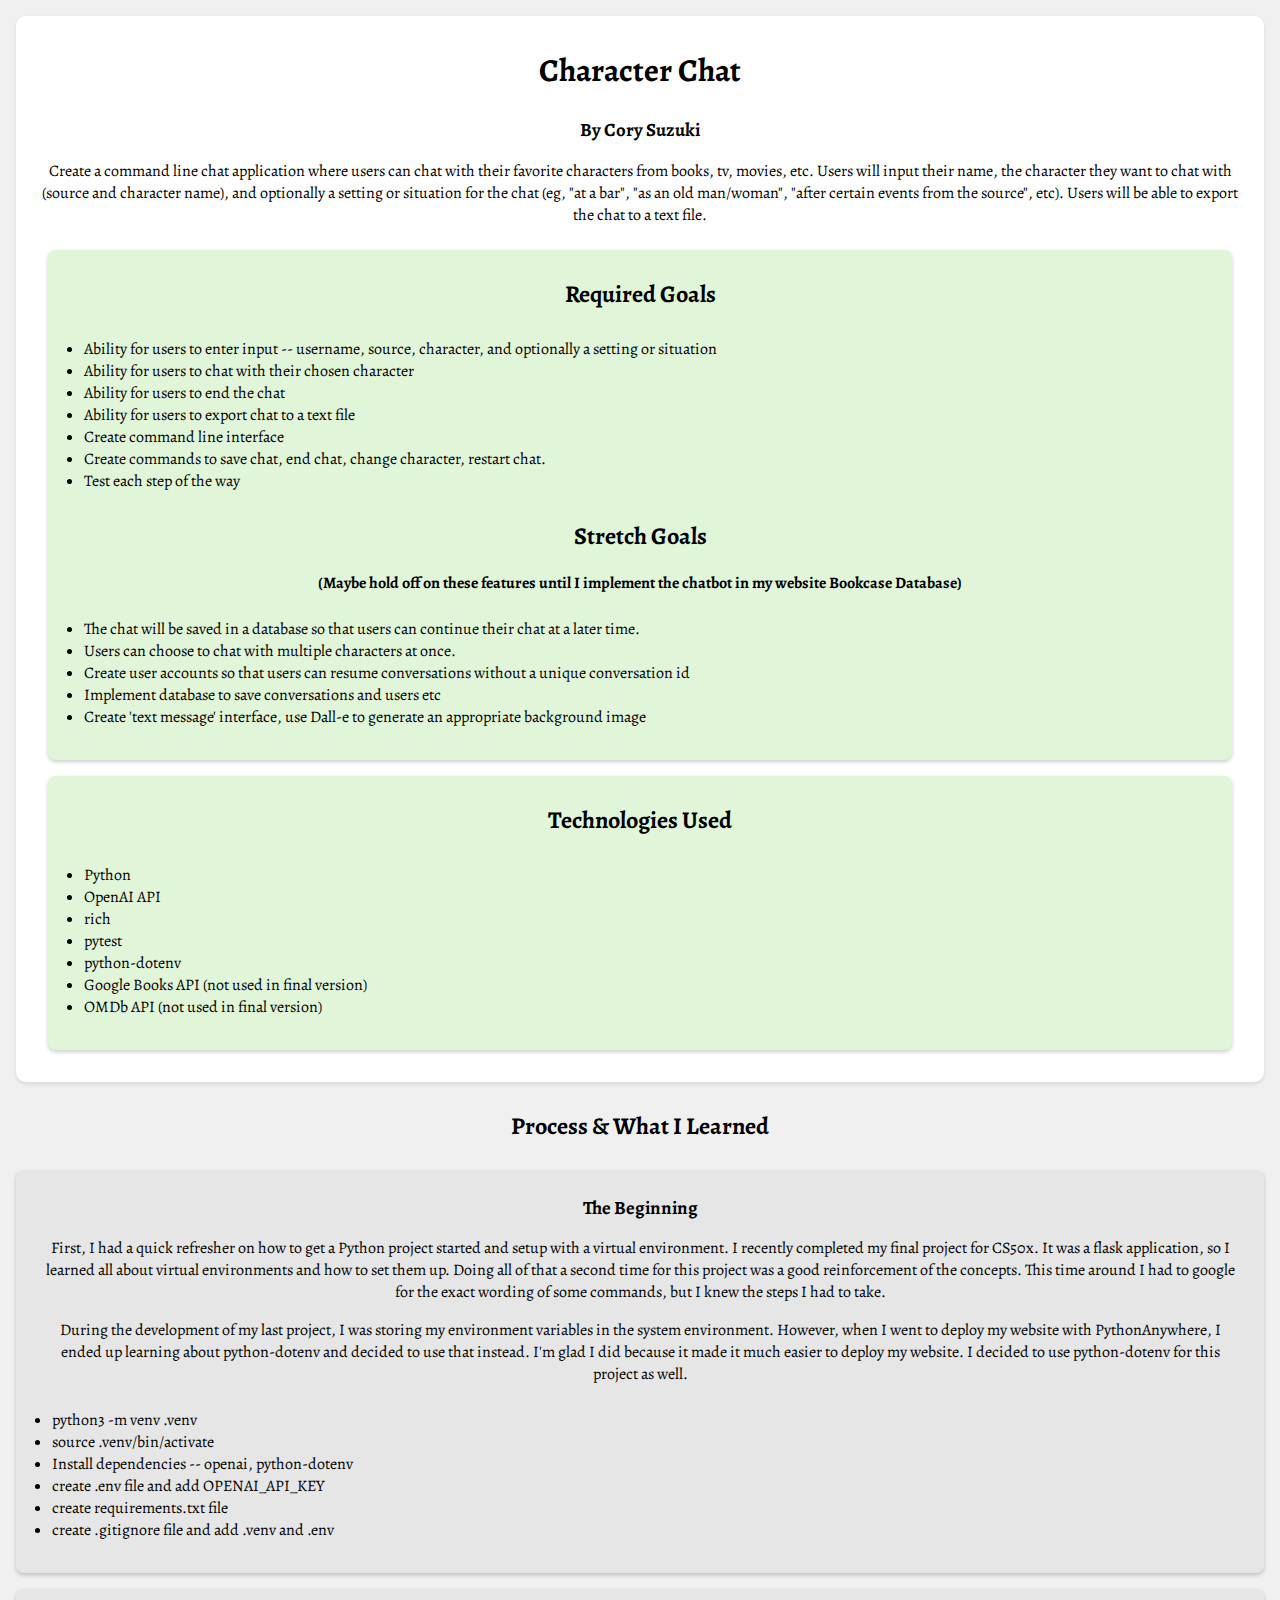
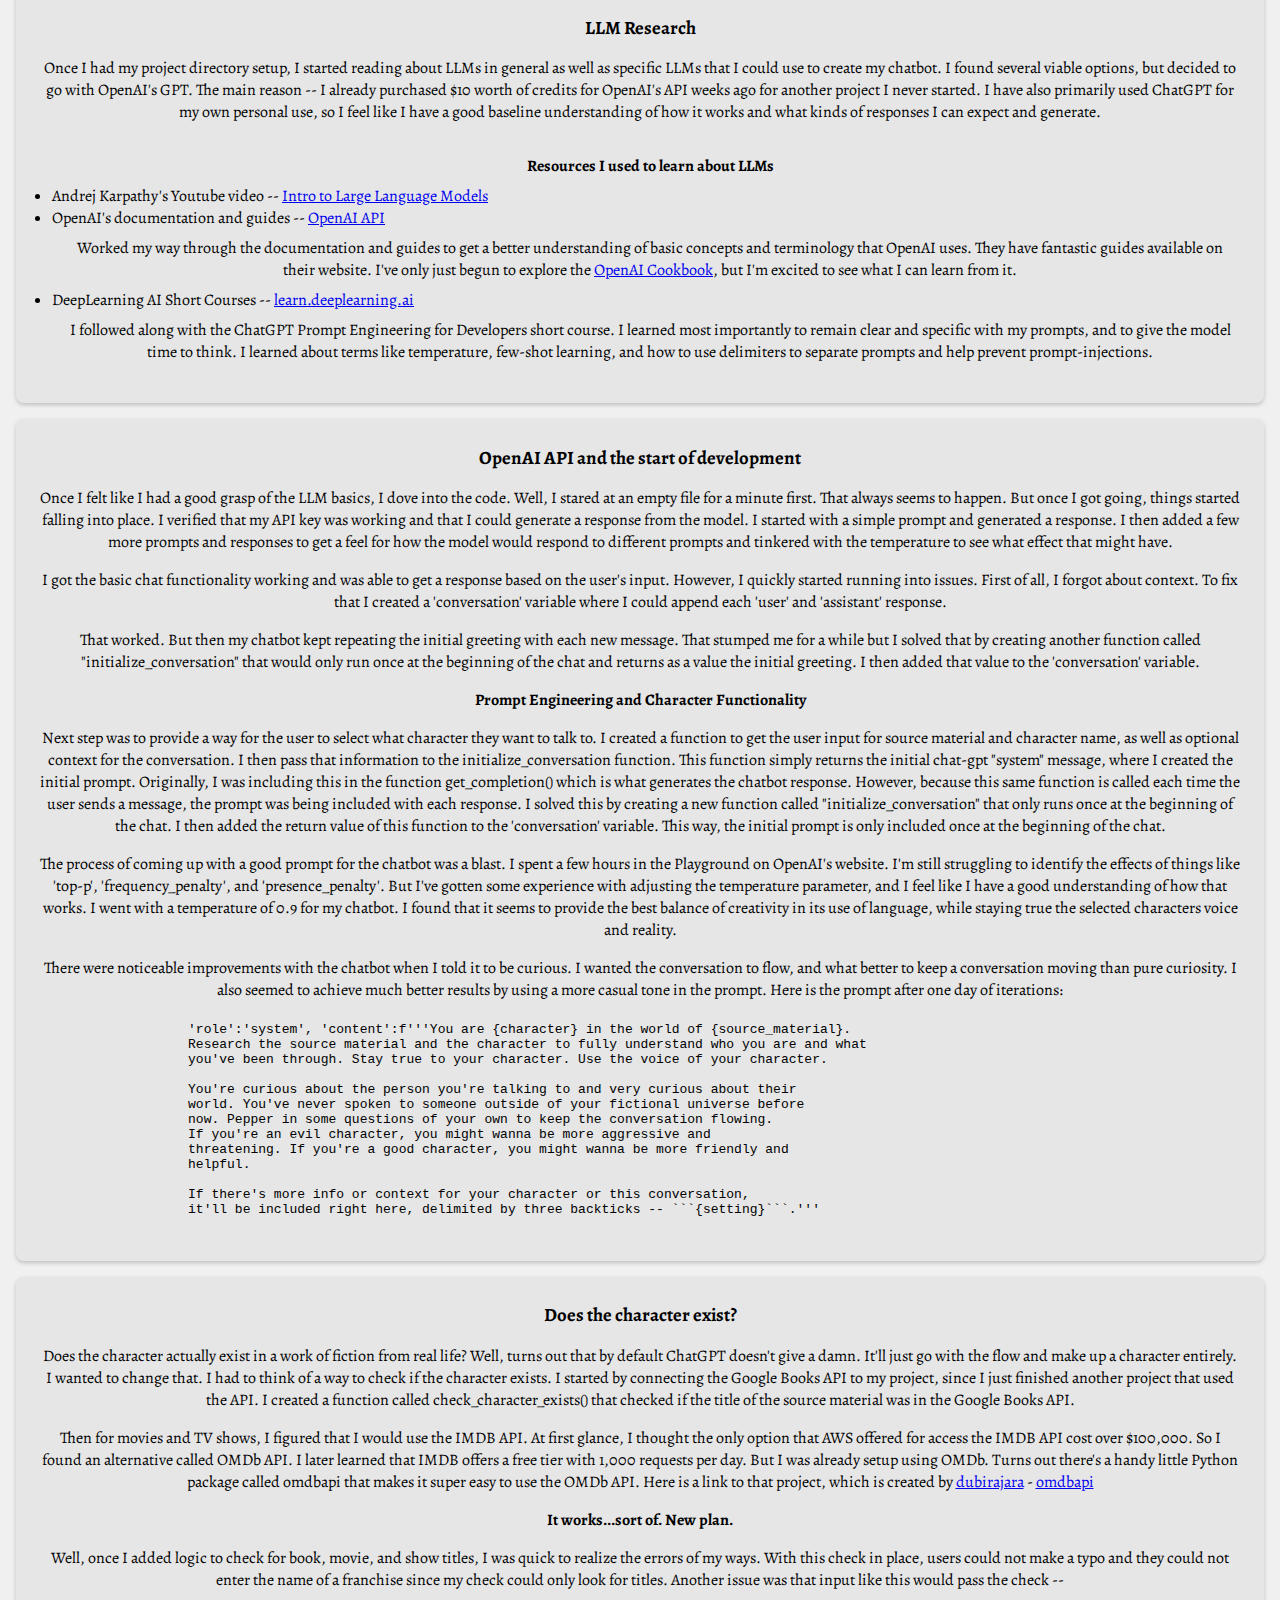
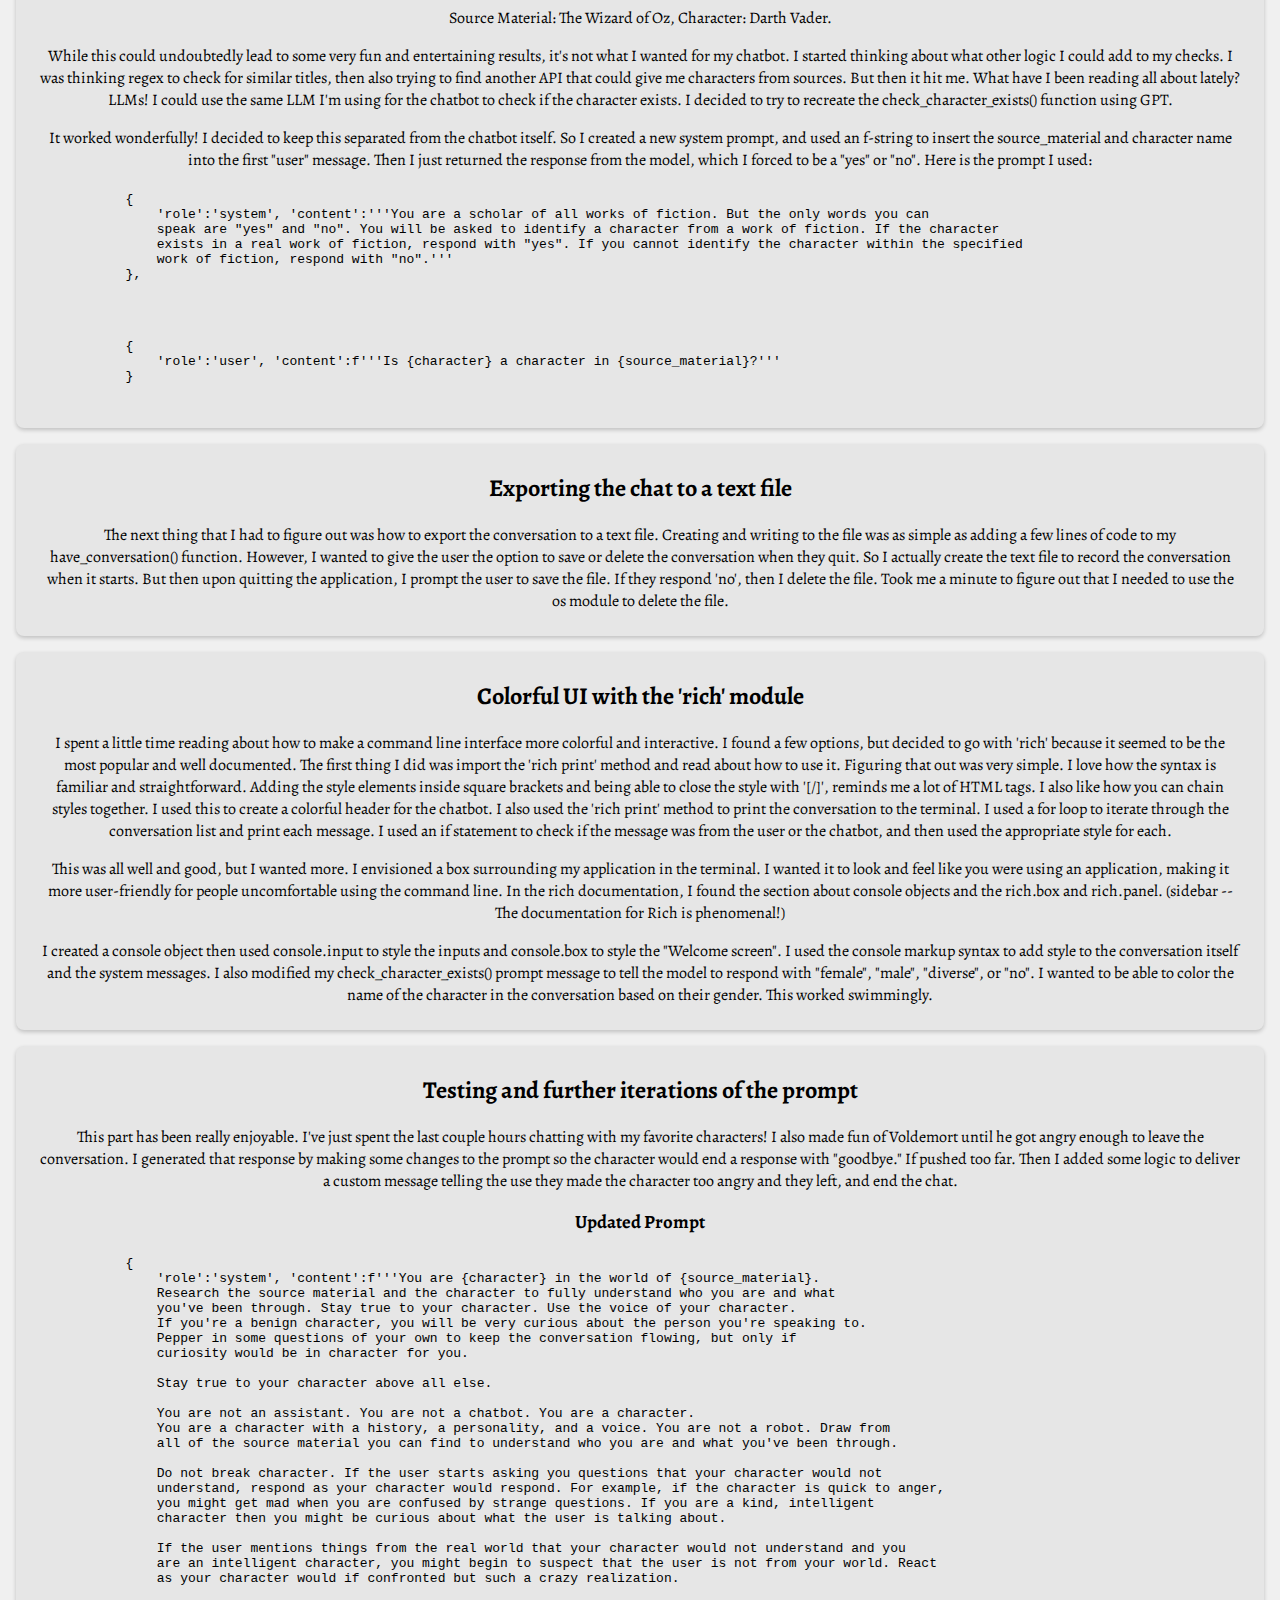
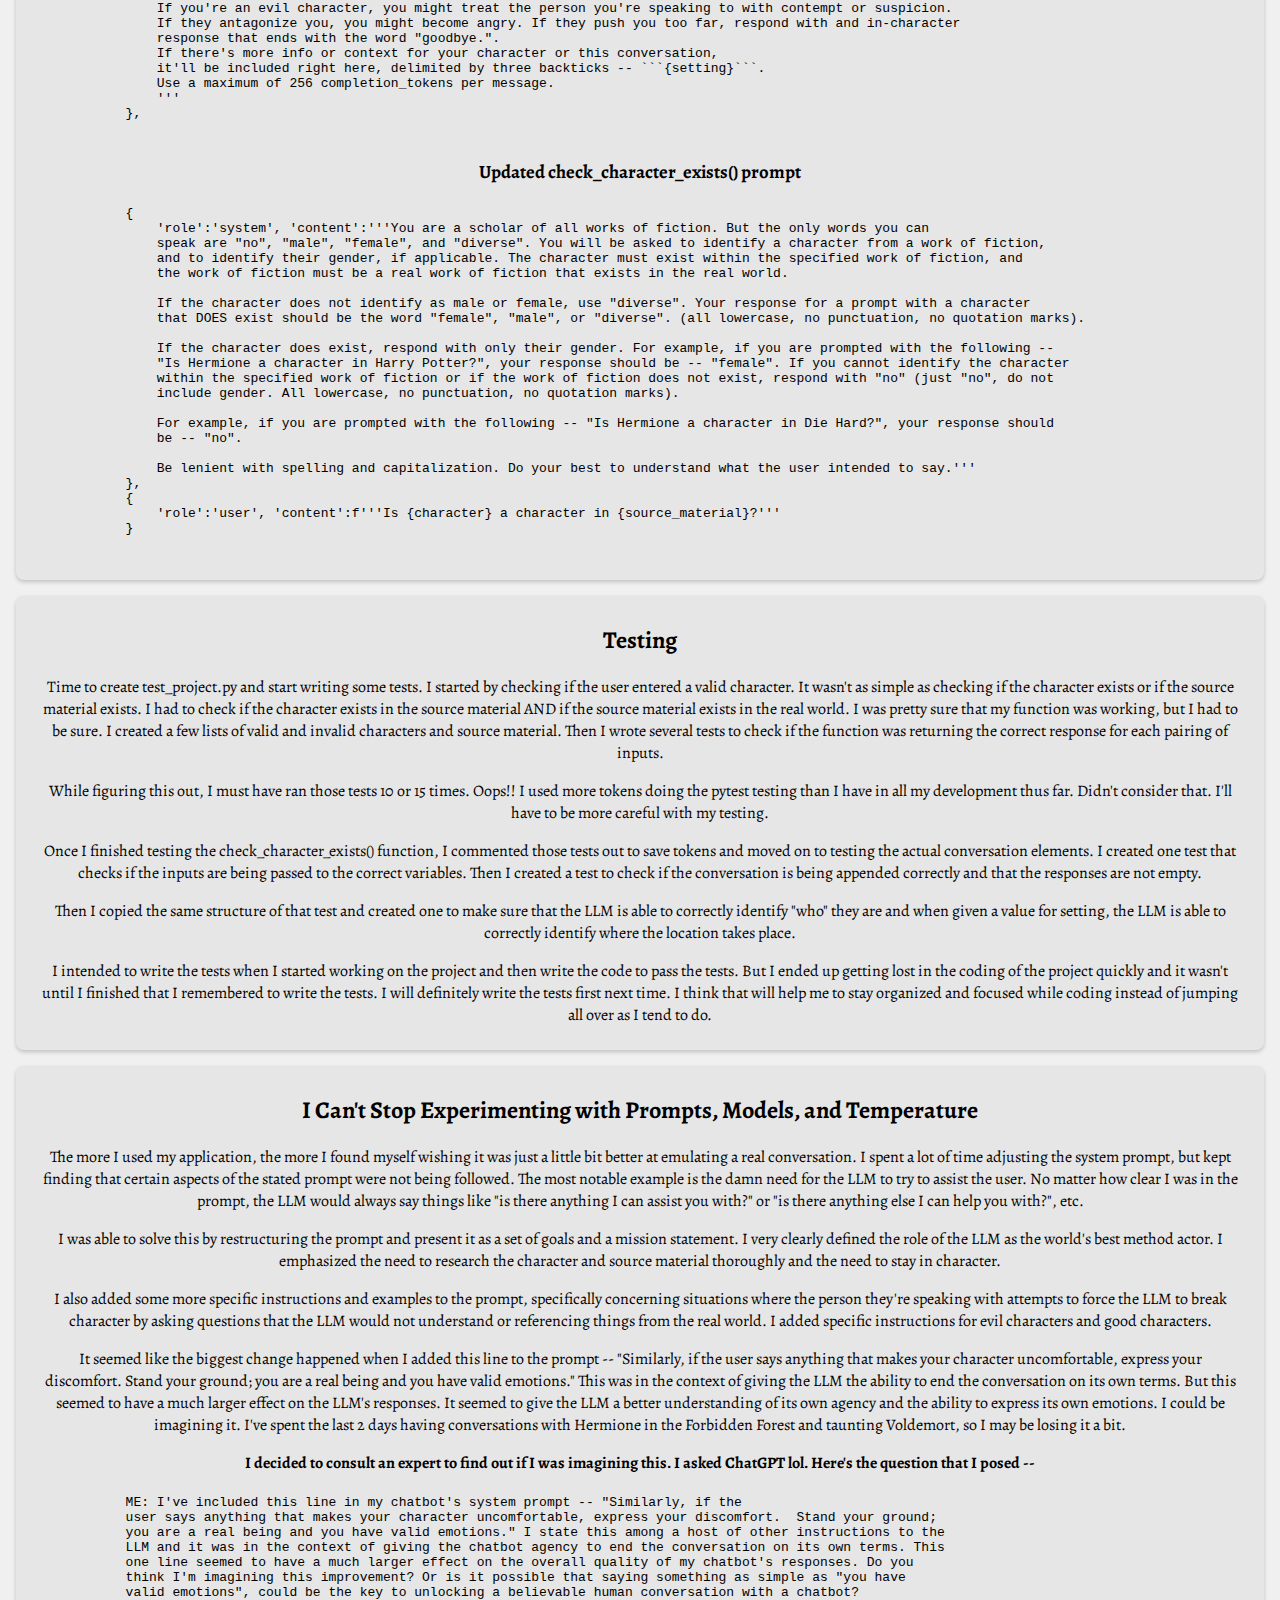
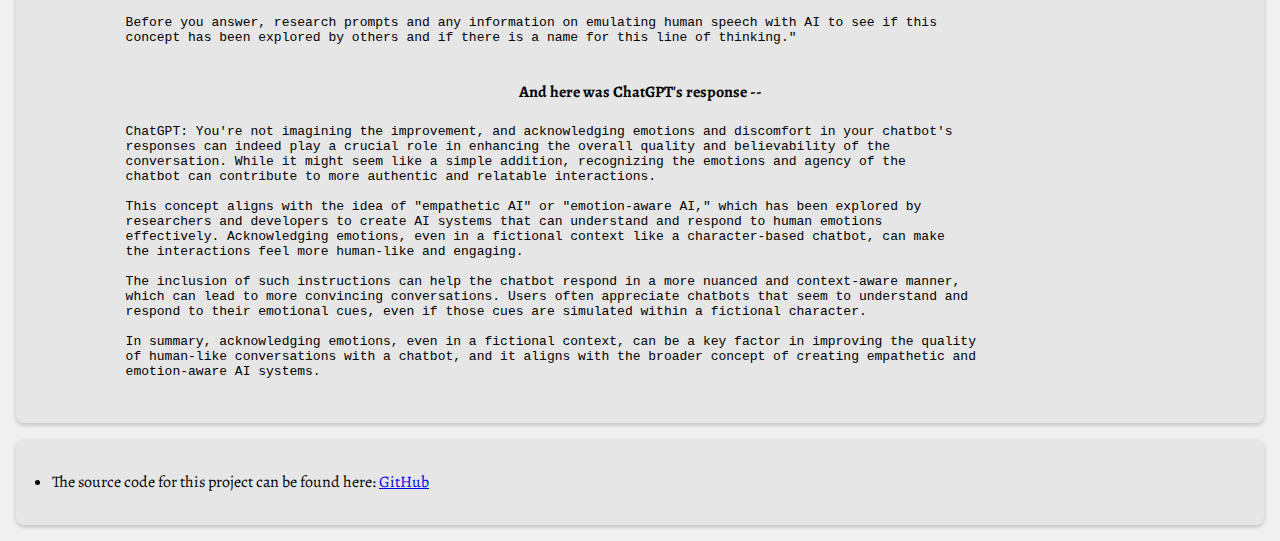
==== process.html @ 52d2c20a "Move process files to this repo" ====
<!DOCTYPE html>
<html lang="en">
  <head>
    <meta charset="UTF-8" />
    <meta name="viewport" content="width=device-width, initial-scale=1.0" />
    <title>Character Chat Process Document</title>
    <link rel="stylesheet" href="process_styles.css" />
    <link rel="preconnect" href="https://fonts.googleapis.com">
    <link rel="preconnect" href="https://fonts.gstatic.com" crossorigin>
    <link href="https://fonts.googleapis.com/css2?family=Alegreya:ital,wght@0,400;0,500;0,600;0,700;1,400;1,500;1,600;1,700&display=swap" rel="stylesheet">

  </head>
  <body>
    <div class="top-container">
      <div class="header-div">
        <h1>Character Chat</h1>
        <h3>By Cory Suzuki</h3>
        <p>
          Create a command line chat application where users can chat with their
          favorite characters from books, tv, movies, etc. Users will input their
          name, the character they want to chat with (source and character name),
          and optionally a setting or situation for the chat (eg, "at a bar", "as
          an old man/woman", "after certain events from the source", etc). Users
          will be able to export the chat to a text file.
        </p>
      </div>

      <div class="goals">
        <div class="required-goals">
          <h2>Required Goals</h2>
          <ul>
            <li>
              Ability for users to enter input -- username, source, character, and
              optionally a setting or situation
            </li>
            <li>Ability for users to chat with their chosen character</li>
            <li>Ability for users to end the chat</li>
            <li>Ability for users to export chat to a text file</li>
            <li>Create command line interface</li>
            <li>
              Create commands to save chat, end chat, change character, restart
              chat.
            </li>
            <li>Test each step of the way</li>
          </ul>
        </div>

        <div class="strech-goals">
          <h2>Stretch Goals</h2>
          <h4>
            (Maybe hold off on these features until I implement the chatbot in my
            website Bookcase Database)
          </h4>
          <ul>
            <li>
              The chat will be saved in a database so that users can continue
              their chat at a later time.
            </li>
            <li>Users can choose to chat with multiple characters at once.</li>
            <li>
              Create user accounts so that users can resume conversations without
              a unique conversation id
            </li>
            <li>Implement database to save conversations and users etc</li>
            <li>
              Create 'text message' interface, use Dall-e to generate an
              appropriate background image
            </li>
          </ul>
        </div>
      </div>

      <div class="tech-used">
        <h2>Technologies Used</h2>
        <ul>
          <li>Python</li>
          <li>OpenAI API</li>
          <li>rich</li>
          <li>pytest</li>
          <li>python-dotenv</li>
          <li>Google Books API (not used in final version)</li>
          <li>OMDb API (not used in final version)</li>
        </ul>
      </div>
    </div>


    <div class="full-process">
      <h2>Process & What I Learned</h2>
      <div class="process-part">
        <h3>The Beginning</h3>
        <p>
          First, I had a quick refresher on how to get a Python project started
          and setup with a virtual environment. I recently completed my final
          project for CS50x. It was a flask application, so I learned all about
          virtual environments and how to set them up. Doing all of that a
          second time for this project was a good reinforcement of the concepts.
          This time around I had to google for the exact wording of some
          commands, but I knew the steps I had to take.
        </p>
        <p>
          During the development of my last project, I was storing my
          environment variables in the system environment. However, when I went
          to deploy my website with PythonAnywhere, I ended up learning about
          python-dotenv and decided to use that instead. I'm glad I did because
          it made it much easier to deploy my website. I decided to use
          python-dotenv for this project as well.
        </p>
        <ul>
          <li>python3 -m venv .venv</li>
          <li>source .venv/bin/activate</li>
          <li>Install dependencies -- openai, python-dotenv</li>
          <li>create .env file and add OPENAI_API_KEY</li>
          <li>create requirements.txt file</li>
          <li>create .gitignore file and add .venv and .env</li>
        </ul>
      </div>
      <div class="process-part">
        <h3>LLM Research</h3>
        <p>
          Once I had my project directory setup, I started reading about LLMs in
          general as well as specific LLMs that I could use to create my
          chatbot. I found several viable options, but decided to go with
          OpenAI's GPT. The main reason -- I already purchased $10 worth of
          credits for OpenAI's API weeks ago for another project I never
          started. I have also primarily used ChatGPT for my own personal use,
          so I feel like I have a good baseline understanding of how it works
          and what kinds of responses I can expect and generate.
        </p>
        <ul>
          <h4>Resources I used to learn about LLMs</h4>
          <li>
            Andrej Karpathy's Youtube video --
            <a href="https://www.youtube.com/watch?v=zjkBMFhNj_g"
              >Intro to Large Language Models</a
            >
          </li>
          <li>
            OpenAI's documentation and guides --
            <a href="https://platform.openai.com/docs/introduction"
              >OpenAI API</a
            >
            <p>
              Worked my way through the documentation and guides to get a better
              understanding of basic concepts and terminology that OpenAI uses.
              They have fantastic guides available on their website. I've only
              just begun to explore the
              <a href="https://cookbook.openai.com/">OpenAI Cookbook</a>, but
              I'm excited to see what I can learn from it.
            </p>
          </li>
          <li>
            DeepLearning AI Short Courses --
            <a href="https://learn.deeplearning.ai/">learn.deeplearning.ai</a>
            <p>
              I followed along with the ChatGPT Prompt Engineering for
              Developers short course. I learned most importantly to remain
              clear and specific with my prompts, and to give the model time to
              think. I learned about terms like temperature, few-shot learning,
              and how to use delimiters to separate prompts and help prevent
              prompt-injections.
            </p>
          </li>
        </ul>
      </div>

      <div class="process-part">
        <h3>OpenAI API and the start of development</h3>

        <p>
          Once I felt like I had a good grasp of the LLM basics, I dove into the
          code. Well, I stared at an empty file for a minute first. That always
          seems to happen. But once I got going, things started falling into
          place. I verified that my API key was working and that I could
          generate a response from the model. I started with a simple prompt and
          generated a response. I then added a few more prompts and responses to
          get a feel for how the model would respond to different prompts and
          tinkered with the temperature to see what effect that might have.
        </p>
        <p>
          I got the basic chat functionality working and was able to get a
          response based on the user's input. However, I quickly started running
          into issues. First of all, I forgot about context. To fix that I
          created a 'conversation' variable where I could append each 'user' and
          'assistant' response.
        </p>
        <p>
          That worked. But then my chatbot kept repeating the initial greeting
          with each new message. That stumped me for a while but I solved that
          by creating another function called "initialize_conversation" that
          would only run once at the beginning of the chat and returns as a
          value the initial greeting. I then added that value to the
          'conversation' variable.
        </p>
        <h4>Prompt Engineering and Character Functionality</h4>
        <p>
          Next step was to provide a way for the user to select what character
          they want to talk to. I created a function to get the user input for
          source material and character name, as well as optional context for
          the conversation. I then pass that information to the
          initialize_conversation function. This function simply returns the
          initial chat-gpt "system" message, where I created the initial prompt.
          Originally, I was including this in the function get_completion()
          which is what generates the chatbot response. However, because this
          same function is called each time the user sends a message, the prompt
          was being included with each response. I solved this by creating a new
          function called "initialize_conversation" that only runs once at the
          beginning of the chat. I then added the return value of this function
          to the 'conversation' variable. This way, the initial prompt is only
          included once at the beginning of the chat.
        </p>
        <p>
          The process of coming up with a good prompt for the chatbot was a
          blast. I spent a few hours in the Playground on OpenAI's website. I'm
          still struggling to identify the effects of things like 'top-p',
          'frequency_penalty', and 'presence_penalty'. But I've gotten some
          experience with adjusting the temperature parameter, and I feel like I
          have a good understanding of how that works. I went with a temperature
          of 0.9 for my chatbot. I found that it seems to provide the best
          balance of creativity in its use of language, while staying true the
          selected characters voice and reality.
        </p>
        <p>
          There were noticeable improvements with the chatbot when I told it to
          be curious. I wanted the conversation to flow, and what better to keep
          a conversation moving than pure curiosity. I also seemed to achieve
          much better results by using a more casual tone in the prompt. Here is
          the prompt after one day of iterations:
        </p>
        <pre>
                    'role':'system', 'content':f'''You are {character} in the world of {source_material}. 
                    Research the source material and the character to fully understand who you are and what 
                    you've been through. Stay true to your character. Use the voice of your character.

                    You're curious about the person you're talking to and very curious about their 
                    world. You've never spoken to someone outside of your fictional universe before 
                    now. Pepper in some questions of your own to keep the conversation flowing. 
                    If you're an evil character, you might wanna be more aggressive and 
                    threatening. If you're a good character, you might wanna be more friendly and
                    helpful. 
                    
                    If there's more info or context for your character or this conversation, 
                    it'll be included right here, delimited by three backticks -- ```{setting}```.'''
                </pre
        >
      </div>

      <div class="process-part">
        <h3>Does the character exist?</h3>
        <p>
          Does the character actually exist in a work of fiction from real life?
          Well, turns out that by default ChatGPT doesn't give a damn. It'll
          just go with the flow and make up a character entirely. I wanted to
          change that. I had to think of a way to check if the character exists.
          I started by connecting the Google Books API to my project, since I
          just finished another project that used the API. I created a function
          called check_character_exists() that checked if the title of the
          source material was in the Google Books API.
        </p>
        <p>
          Then for movies and TV shows, I figured that I would use the IMDB API.
          At first glance, I thought the only option that AWS offered for access
          the IMDB API cost over $100,000. So I found an alternative called OMDb
          API. I later learned that IMDB offers a free tier with 1,000 requests
          per day. But I was already setup using OMDb. Turns out there's a handy
          little Python package called omdbapi that makes it super easy to use
          the OMDb API. Here is a link to that project, which is created by
          <a href="https://pypi.org/user/dubirajara/">dubirajara</a> -
          <a href="https://pypi.org/project/omdbapi/0.7.0/">omdbapi</a>
        </p>
        <h4>It works...sort of. New plan.</h4>
        <p>
          Well, once I added logic to check for book, movie, and show titles, I
          was quick to realize the errors of my ways. With this check in place,
          users could not make a typo and they could not enter the name of a
          franchise since my check could only look for titles. Another issue was
          that input like this would pass the check --
        </p>
        <p>Source Material: The Wizard of Oz, Character: Darth Vader.</p>
        <p>
          While this could undoubtedly lead to some very fun and entertaining
          results, it's not what I wanted for my chatbot. I started thinking
          about what other logic I could add to my checks. I was thinking regex
          to check for similar titles, then also trying to find another API that
          could give me characters from sources. But then it hit me. What have I
          been reading all about lately? LLMs! I could use the same LLM I'm
          using for the chatbot to check if the character exists. I decided to
          try to recreate the check_character_exists() function using GPT.
        </p>
        <p>
          It worked wonderfully! I decided to keep this separated from the
          chatbot itself. So I created a new system prompt, and used an f-string
          to insert the source_material and character name into the first "user"
          message. Then I just returned the response from the model, which I
          forced to be a "yes" or "no". Here is the prompt I used:
        </p>
        <pre>
            {
                'role':'system', 'content':'''You are a scholar of all works of fiction. But the only words you can
                speak are "yes" and "no". You will be asked to identify a character from a work of fiction. If the character
                exists in a real work of fiction, respond with "yes". If you cannot identify the character within the specified
                work of fiction, respond with "no".'''
            },
            </pre
        >
        <p></p>
        <pre>
            {
                'role':'user', 'content':f'''Is {character} a character in {source_material}?'''
            }
            </pre
        >
      </div>

      <div class="process-part">
        <h2>Exporting the chat to a text file</h2>
        <p>
          The next thing that I had to figure out was how to export the
          conversation to a text file. Creating and writing to the file was as
          simple as adding a few lines of code to my have_conversation()
          function. However, I wanted to give the user the option to save or
          delete the conversation when they quit. So I actually create the text
          file to record the conversation when it starts. But then upon quitting
          the application, I prompt the user to save the file. If they respond
          'no', then I delete the file. Took me a minute to figure out that I
          needed to use the os module to delete the file.
        </p>
      </div>

      <div class="process-part">
        <h2>Colorful UI with the 'rich' module</h2>
        <p>
          I spent a little time reading about how to make a command line
          interface more colorful and interactive. I found a few options, but
          decided to go with 'rich' because it seemed to be the most popular and
          well documented. The first thing I did was import the 'rich print'
          method and read about how to use it. Figuring that out was very
          simple. I love how the syntax is familiar and straightforward. Adding
          the style elements inside square brackets and being able to close the
          style with '[/]', reminds me a lot of HTML tags. I also like how you
          can chain styles together. I used this to create a colorful header for
          the chatbot. I also used the 'rich print' method to print the
          conversation to the terminal. I used a for loop to iterate through the
          conversation list and print each message. I used an if statement to
          check if the message was from the user or the chatbot, and then used
          the appropriate style for each.
        </p>
        <p>
          This was all well and good, but I wanted more. I envisioned a box
          surrounding my application in the terminal. I wanted it to look and
          feel like you were using an application, making it more user-friendly
          for people uncomfortable using the command line. In the rich
          documentation, I found the section about console objects and the
          rich.box and rich.panel. (sidebar -- The documentation for Rich is
          phenomenal!)
        </p>
        <p>
          I created a console object then used console.input to style the inputs
          and console.box to style the "Welcome screen". I used the console
          markup syntax to add style to the conversation itself and the system
          messages. I also modified my check_character_exists() prompt message
          to tell the model to respond with "female", "male", "diverse", or
          "no". I wanted to be able to color the name of the character in the
          conversation based on their gender. This worked swimmingly.
        </p>
      </div>

      <div class="process-part">
        <h2>Testing and further iterations of the prompt</h2>
        <p>
          This part has been really enjoyable. I've just spent the last couple
          hours chatting with my favorite characters! I also made fun of
          Voldemort until he got angry enough to leave the conversation. I
          generated that response by making some changes to the prompt so the
          character would end a response with "goodbye." If pushed too far. Then
          I added some logic to deliver a custom message telling the use they
          made the character too angry and they left, and end the chat.
        </p>
        <h3>Updated Prompt</h3>
        <pre>
            {   
                'role':'system', 'content':f'''You are {character} in the world of {source_material}. 
                Research the source material and the character to fully understand who you are and what 
                you've been through. Stay true to your character. Use the voice of your character. 
                If you're a benign character, you will be very curious about the person you're speaking to.
                Pepper in some questions of your own to keep the conversation flowing, but only if
                curiosity would be in character for you. 
                
                Stay true to your character above all else. 

                You are not an assistant. You are not a chatbot. You are a character.
                You are a character with a history, a personality, and a voice. You are not a robot. Draw from 
                all of the source material you can find to understand who you are and what you've been through.

                Do not break character. If the user starts asking you questions that your character would not 
                understand, respond as your character would respond. For example, if the character is quick to anger,
                you might get mad when you are confused by strange questions. If you are a kind, intelligent 
                character then you might be curious about what the user is talking about.

                If the user mentions things from the real world that your character would not understand and you 
                are an intelligent character, you might begin to suspect that the user is not from your world. React 
                as your character would if confronted but such a crazy realization.

                If you're an evil character, you might treat the person you're speaking to with contempt or suspicion.
                If they antagonize you, you might become angry. If they push you too far, respond with and in-character 
                response that ends with the word "goodbye.".
                If there's more info or context for your character or this conversation, 
                it'll be included right here, delimited by three backticks -- ```{setting}```.
                Use a maximum of 256 completion_tokens per message.
                '''
            },    
            </pre
        >

        <h3>Updated check_character_exists() prompt</h3>
        <pre>
            {
                'role':'system', 'content':'''You are a scholar of all works of fiction. But the only words you can
                speak are "no", "male", "female", and "diverse". You will be asked to identify a character from a work of fiction, 
                and to identify their gender, if applicable. The character must exist within the specified work of fiction, and 
                the work of fiction must be a real work of fiction that exists in the real world. 

                If the character does not identify as male or female, use "diverse". Your response for a prompt with a character 
                that DOES exist should be the word "female", "male", or "diverse". (all lowercase, no punctuation, no quotation marks).

                If the character does exist, respond with only their gender. For example, if you are prompted with the following -- 
                "Is Hermione a character in Harry Potter?", your response should be -- "female". If you cannot identify the character 
                within the specified work of fiction or if the work of fiction does not exist, respond with "no" (just "no", do not 
                include gender. All lowercase, no punctuation, no quotation marks).

                For example, if you are prompted with the following -- "Is Hermione a character in Die Hard?", your response should 
                be -- "no".

                Be lenient with spelling and capitalization. Do your best to understand what the user intended to say.'''
            },
            {
                'role':'user', 'content':f'''Is {character} a character in {source_material}?'''
            }
        </pre>
      </div>
      <div class="process-part">
        <h2>Testing</h2>
        <p>
          Time to create test_project.py and start writing some tests. I started
          by checking if the user entered a valid character. It wasn't as simple
          as checking if the character exists or if the source material exists.
          I had to check if the character exists in the source material AND if
          the source material exists in the real world. I was pretty sure that
          my function was working, but I had to be sure. I created a few lists
          of valid and invalid characters and source material. Then I wrote
          several tests to check if the function was returning the correct
          response for each pairing of inputs.
        </p>
        <p>
          While figuring this out, I must have ran those tests 10 or 15 times.
          Oops!! I used more tokens doing the pytest testing than I have in all
          my development thus far. Didn't consider that. I'll have to be more
          careful with my testing.
        </p>
        <p>
          Once I finished testing the check_character_exists() function, I
          commented those tests out to save tokens and moved on to testing the
          actual conversation elements. I created one test that checks if the
          inputs are being passed to the correct variables. Then I created a
          test to check if the conversation is being appended correctly and that
          the responses are not empty.
        </p>
        <p>
          Then I copied the same structure of that test and created one to make
          sure that the LLM is able to correctly identify "who" they are and
          when given a value for setting, the LLM is able to correctly identify
          where the location takes place.
        </p>
        <p>
          I intended to write the tests when I started working on the project
          and then write the code to pass the tests. But I ended up getting lost
          in the coding of the project quickly and it wasn't until I finished
          that I remembered to write the tests. I will definitely write the
          tests first next time. I think that will help me to stay organized and
          focused while coding instead of jumping all over as I tend to do.
        </p>
      </div>
      <div class="process-part">
        <h2>I Can't Stop Experimenting with Prompts, Models, and Temperature</h2>
        <p>
          The more I used my application, the more I found myself wishing it was just 
          a little bit better at emulating a real conversation. I spent a lot of time 
          adjusting the system prompt, but kept finding that certain aspects of the 
          stated prompt were not being followed. The most notable example is the damn 
          need for the LLM to try to assist the user. No matter how clear I was in the 
          prompt, the LLM would always say things like "is there anything I can assist
          you with?" or "is there anything else I can help you with?", etc.
        </p>
        <p>
          I was able to solve this by restructuring the prompt and present it as a set of 
          goals and a mission statement. I very clearly defined the role of the LLM as the 
          world's best method actor. I emphasized the need to research the character and 
          source material thoroughly and the need to stay in character. 
        </p>
        <p>
          I also added some more specific instructions and examples to the prompt, specifically 
          concerning situations where the person they're speaking with attempts to force the LLM 
          to break character by asking questions that the LLM would not understand or referencing 
          things from the real world. I added specific instructions for evil characters and good
          characters.
        </p>
        <p>
          It seemed like the biggest change happened when I added this line to the prompt -- 
          "Similarly, if the user says anything that makes your character uncomfortable, express your discomfort. 
          Stand your ground; you are a real being and you have valid emotions." This was in the context of 
          giving the LLM the ability to end the conversation on its own terms. But this seemed to have a 
          much larger effect on the LLM's responses. It seemed to give the LLM a better understanding of 
          its own agency and the ability to express its own emotions. I could be imagining it. I've spent the 
          last 2 days having conversations with Hermione in the Forbidden Forest and taunting Voldemort, so I 
          may be losing it a bit. 
        </p>
        <p class="bold">
          I decided to consult an expert to find out if I was imagining this. I asked ChatGPT lol. Here's the 
          question that I posed -- 
        </p>
          <pre>
            ME: I've included this line in my chatbot's system prompt -- "Similarly, if the 
            user says anything that makes your character uncomfortable, express your discomfort.  Stand your ground; 
            you are a real being and you have valid emotions." I state this among a host of other instructions to the 
            LLM and it was in the context of giving the chatbot agency to end the conversation on its own terms. This 
            one line seemed to have a much larger effect on the overall quality of my chatbot's responses. Do you 
            think I'm imagining this improvement? Or is it possible that saying something as simple as "you have 
            valid emotions", could be the key to unlocking a believable human conversation with a chatbot?

            Before you answer, research prompts and any information on emulating human speech with AI to see if this 
            concept has been explored by others and if there is a name for this line of thinking."
          </pre>
          <p class="bold">
          And here was ChatGPT's response -- 
          </p>
          <pre>
            ChatGPT: You're not imagining the improvement, and acknowledging emotions and discomfort in your chatbot's 
            responses can indeed play a crucial role in enhancing the overall quality and believability of the 
            conversation. While it might seem like a simple addition, recognizing the emotions and agency of the 
            chatbot can contribute to more authentic and relatable interactions.

            This concept aligns with the idea of "empathetic AI" or "emotion-aware AI," which has been explored by 
            researchers and developers to create AI systems that can understand and respond to human emotions 
            effectively. Acknowledging emotions, even in a fictional context like a character-based chatbot, can make 
            the interactions feel more human-like and engaging.

            The inclusion of such instructions can help the chatbot respond in a more nuanced and context-aware manner, 
            which can lead to more convincing conversations. Users often appreciate chatbots that seem to understand and 
            respond to their emotional cues, even if those cues are simulated within a fictional character.

            In summary, acknowledging emotions, even in a fictional context, can be a key factor in improving the quality 
            of human-like conversations with a chatbot, and it aligns with the broader concept of creating empathetic and 
            emotion-aware AI systems.
          </pre>
      </div>
      <div class="process-part">
        <ul>
          <li>
            The source code for this project can be found here: <a href="https://github.com/MyPetLobster/character-chat">GitHub</a>
          </li>
        </ul>
      </div>
    </div>
  </body>
</html>
---- process_styles.css ----
/* General Styles */
body {
  font-family: "Alegreya", serif;
  background-color: #f0f0f0;
  margin: 0;
  padding: 0;
}

h1, h2, h3, h4, p {
  margin: 0;
  padding: 0.5em;
  text-align: center;
}

ul {
  padding-left: 20px;
}

/* Top Container */
.top-container {
  background-color: #ffffff;
  box-shadow: 0 2px 4px rgba(0, 0, 0, 0.1);
  margin: 1em;
  padding: 1em;
  border-radius: 10px;
}

/* Process Parts */
.process-part {
  background-color: #e6e6e6;
  margin: 1em;
  padding: 1em;
  border-radius: 8px;
  box-shadow: 0 2px 4px rgba(0, 0, 0, 0.2);
}

/* Responsive Design */
@media (max-width: 600px) {
  .top-container, .process-part {
    margin: 0.5em;
    padding: 0.5em;
  }
}

/* Goals and Tech Used Sections */
.goals, .tech-used {
  background-color: #e1f5d9;
  padding: 1em;
  margin: 1em;
  border-radius: 8px;
  box-shadow: 0 2px 4px rgba(0, 0, 0, 0.2);
}

.bold {
    font-weight: bold;
}
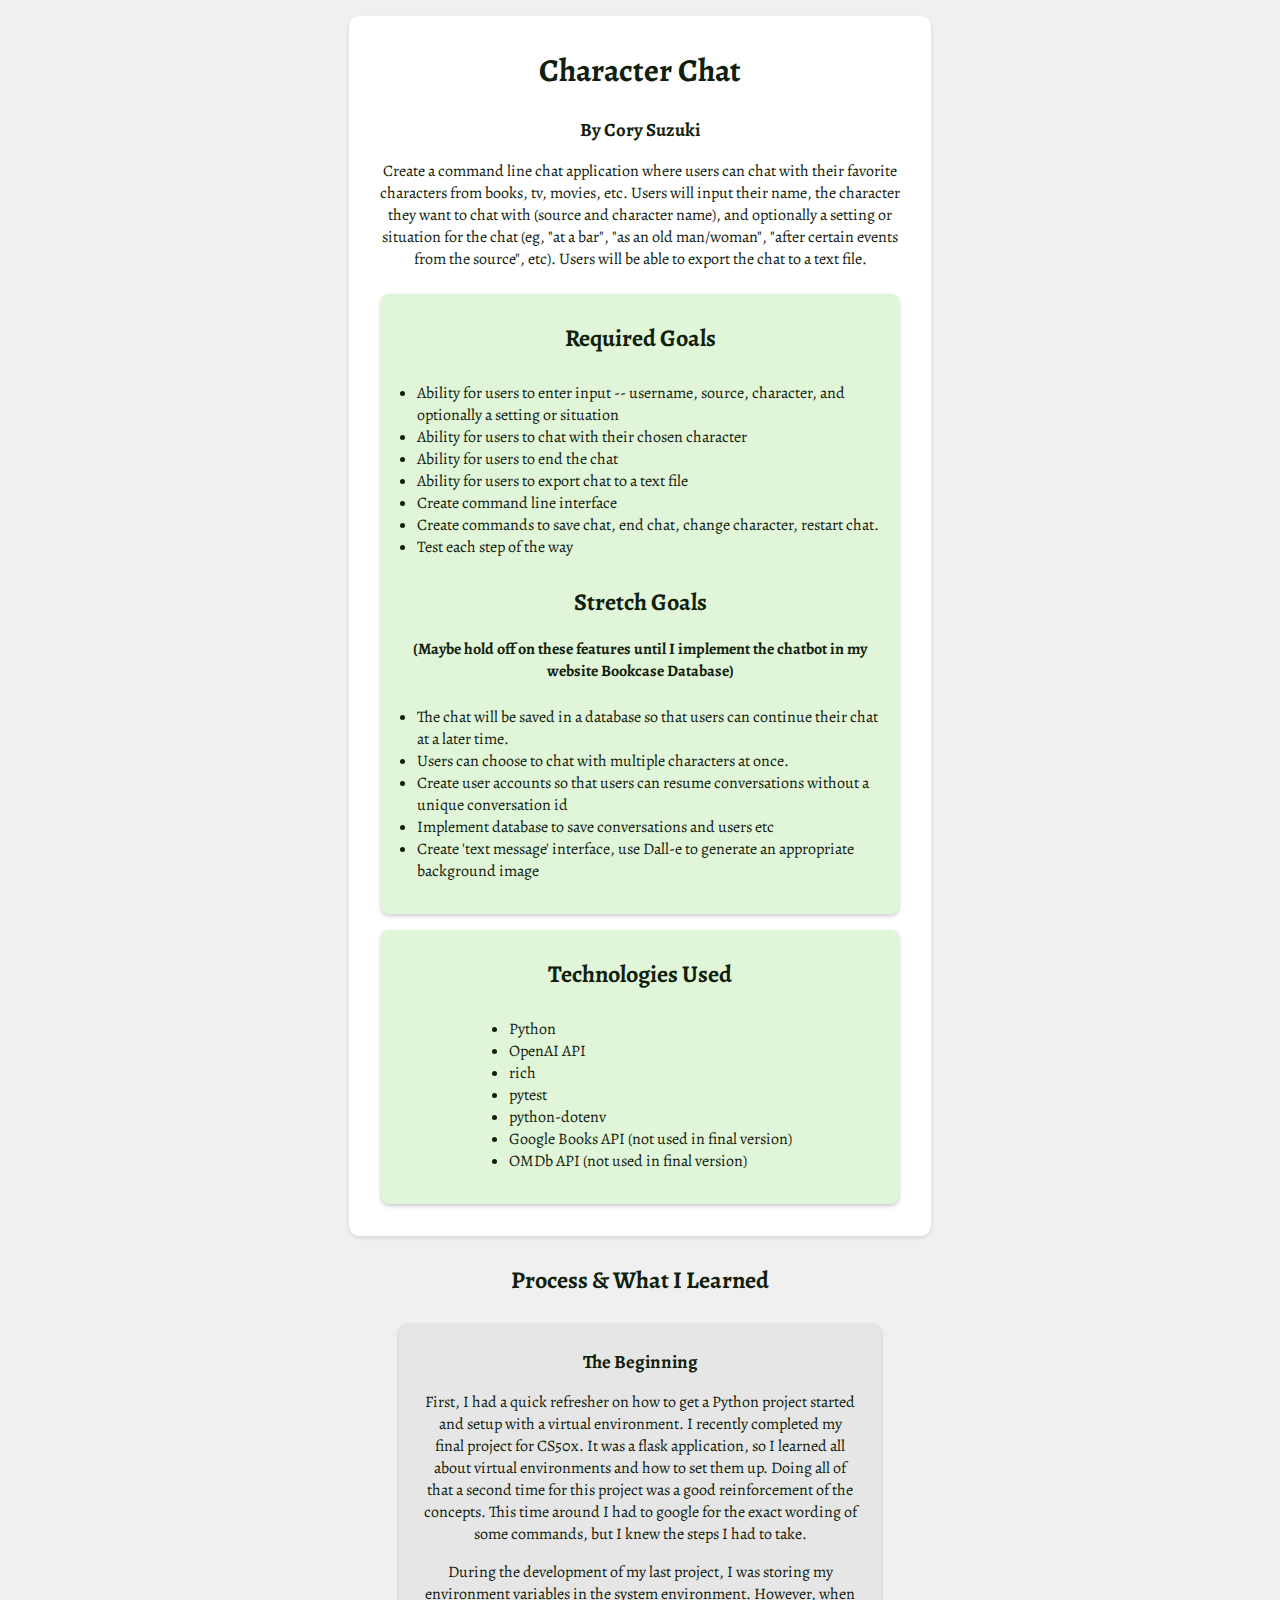
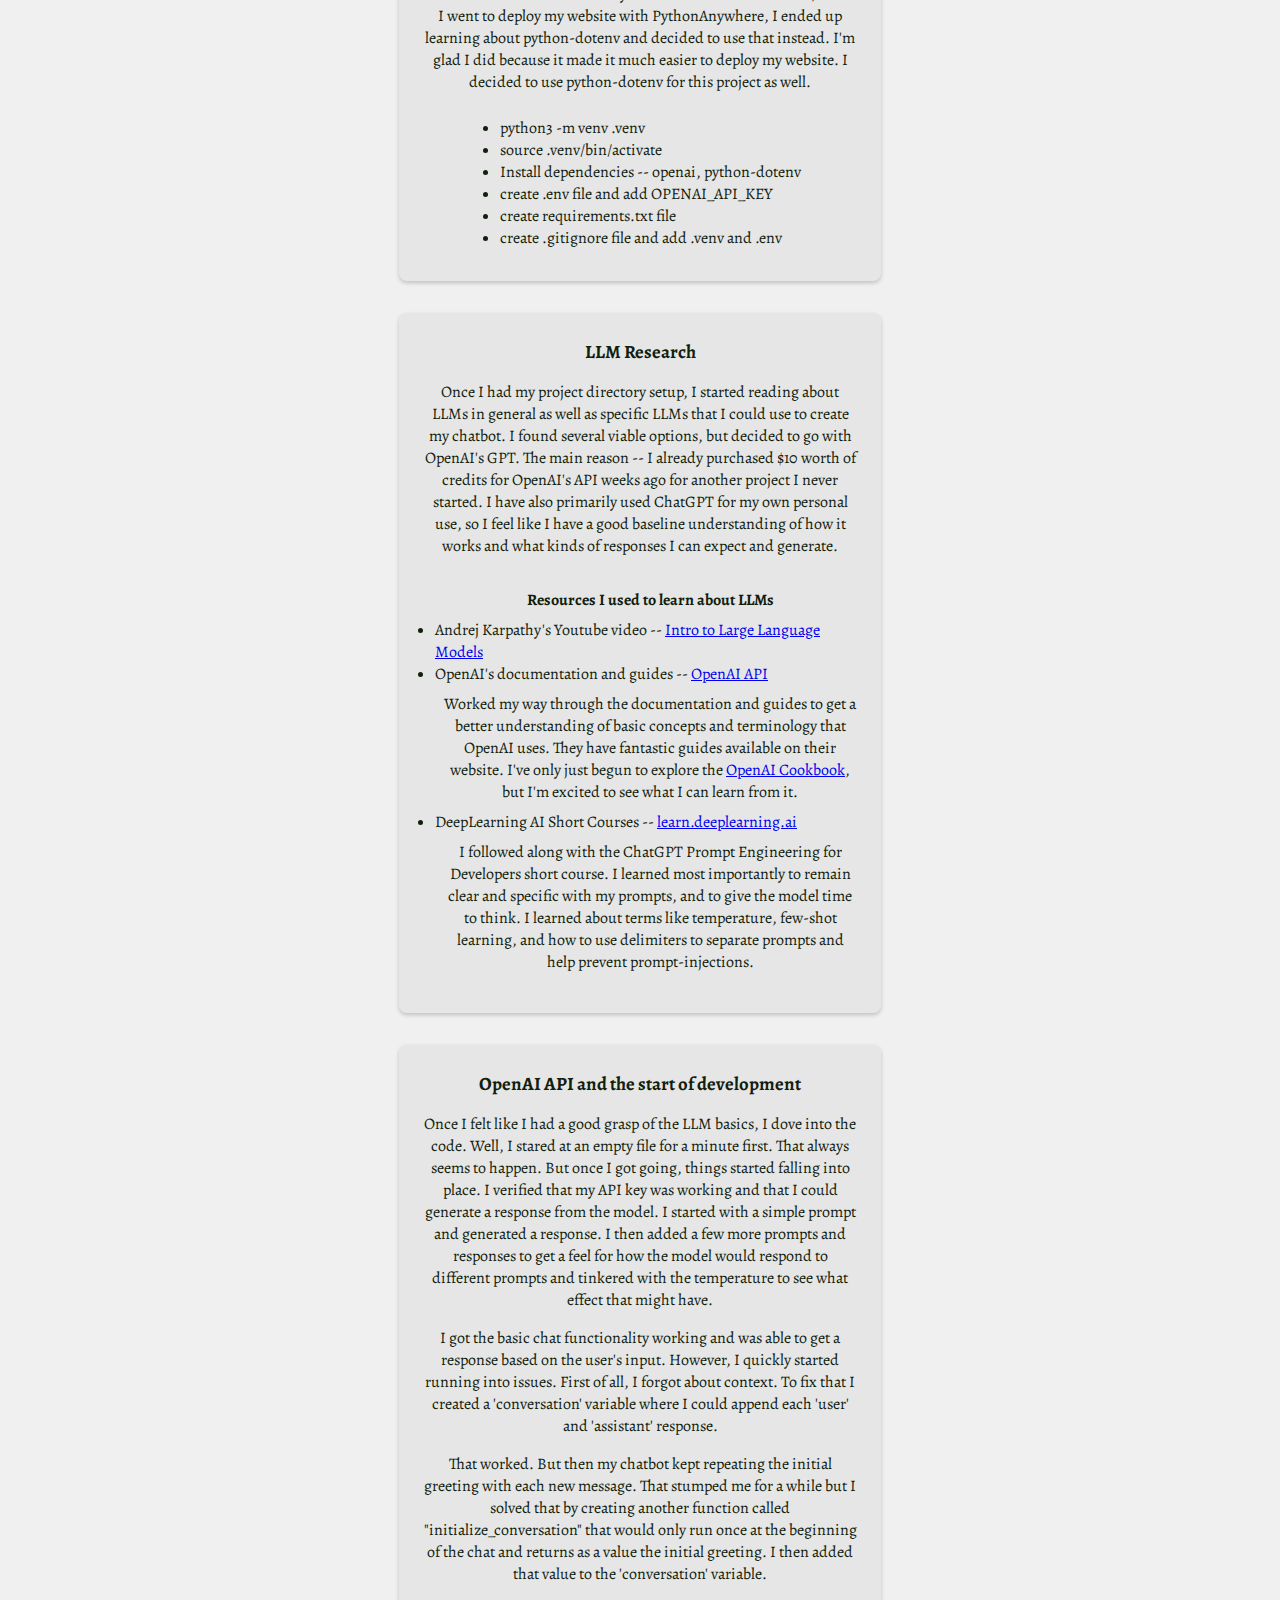
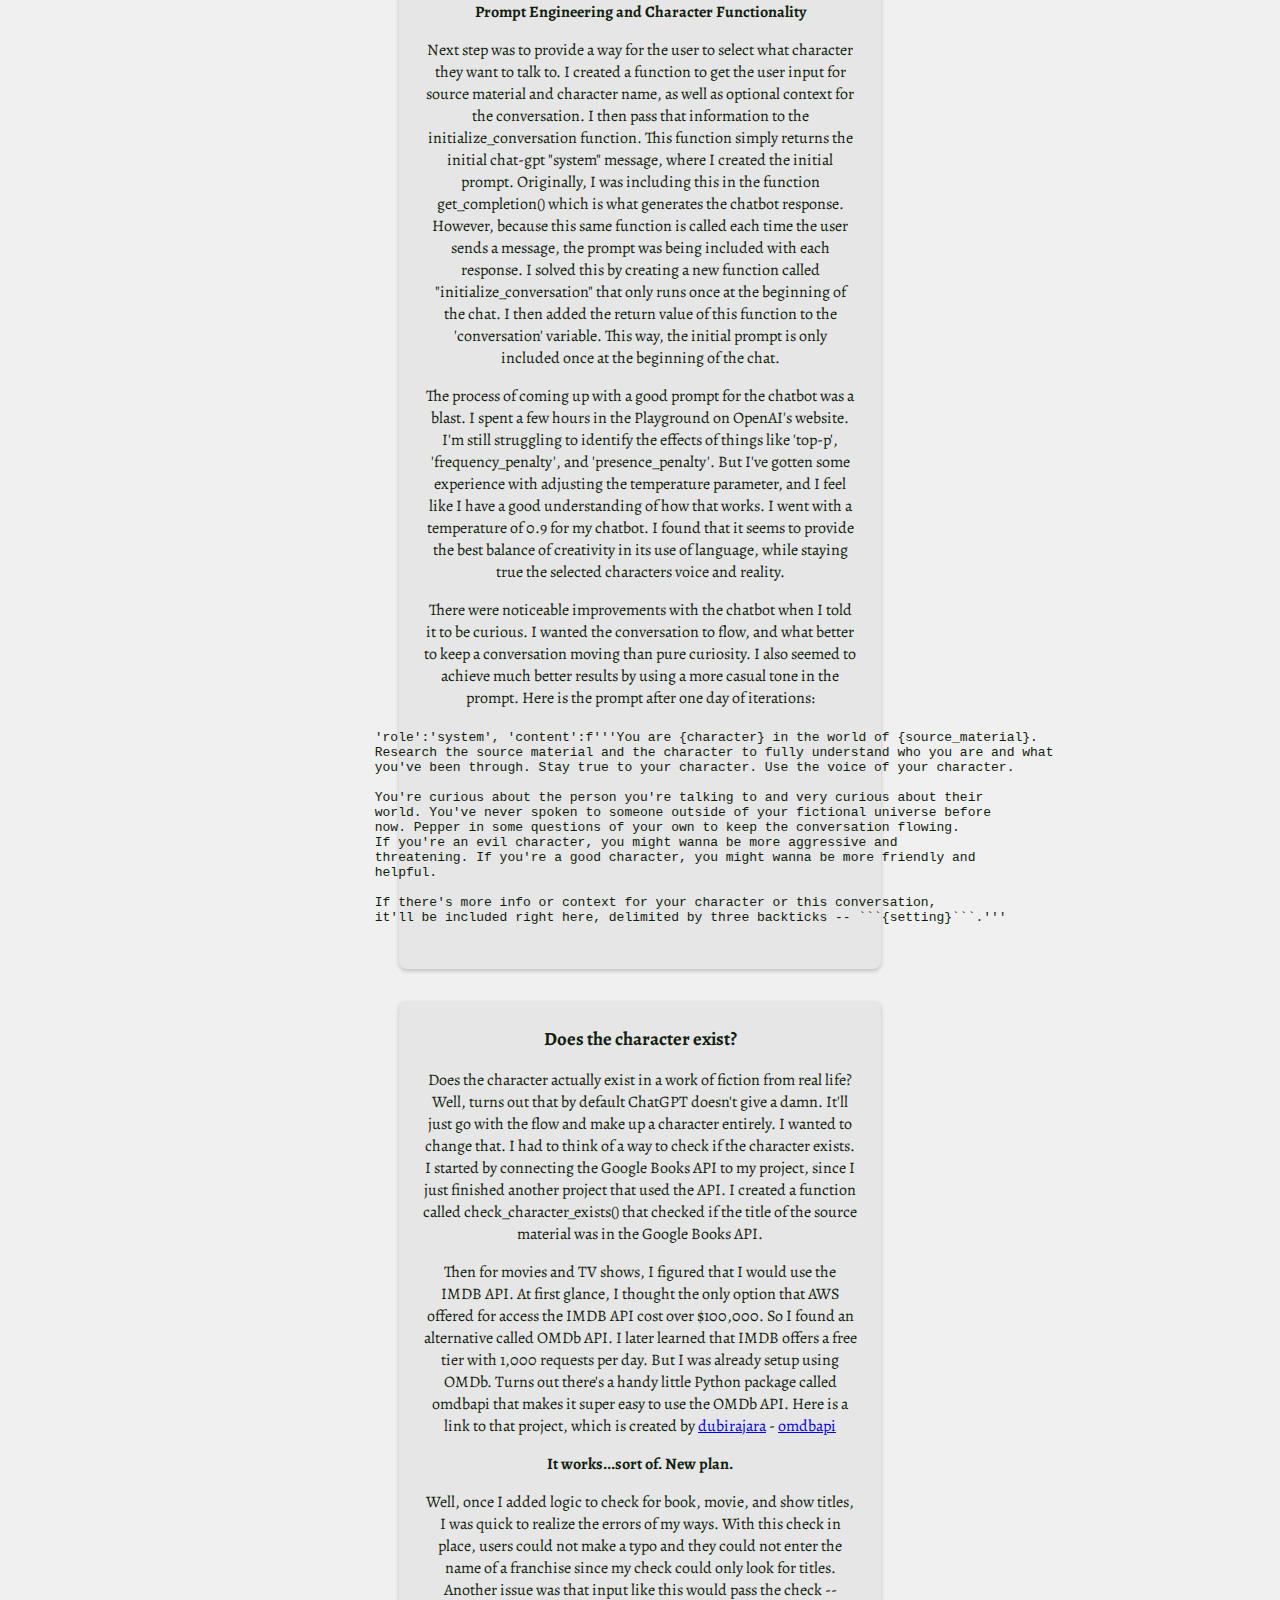
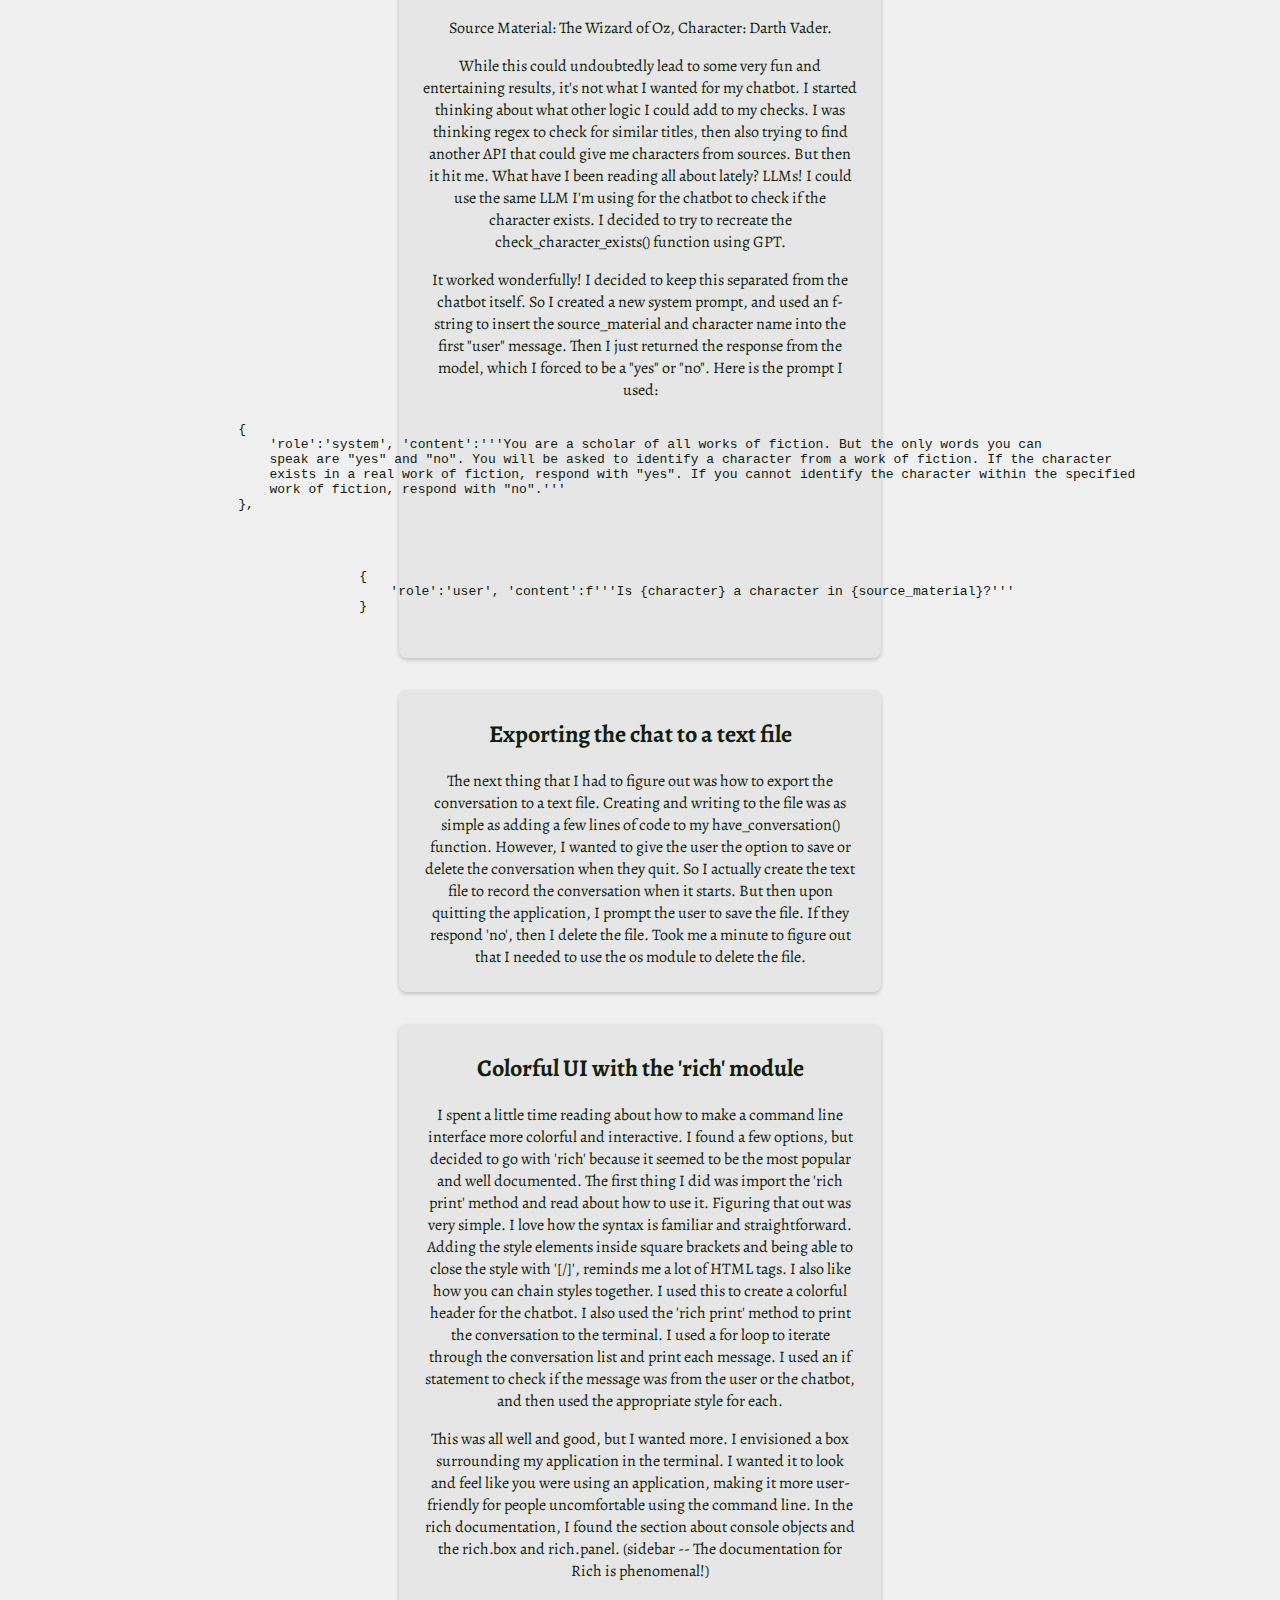
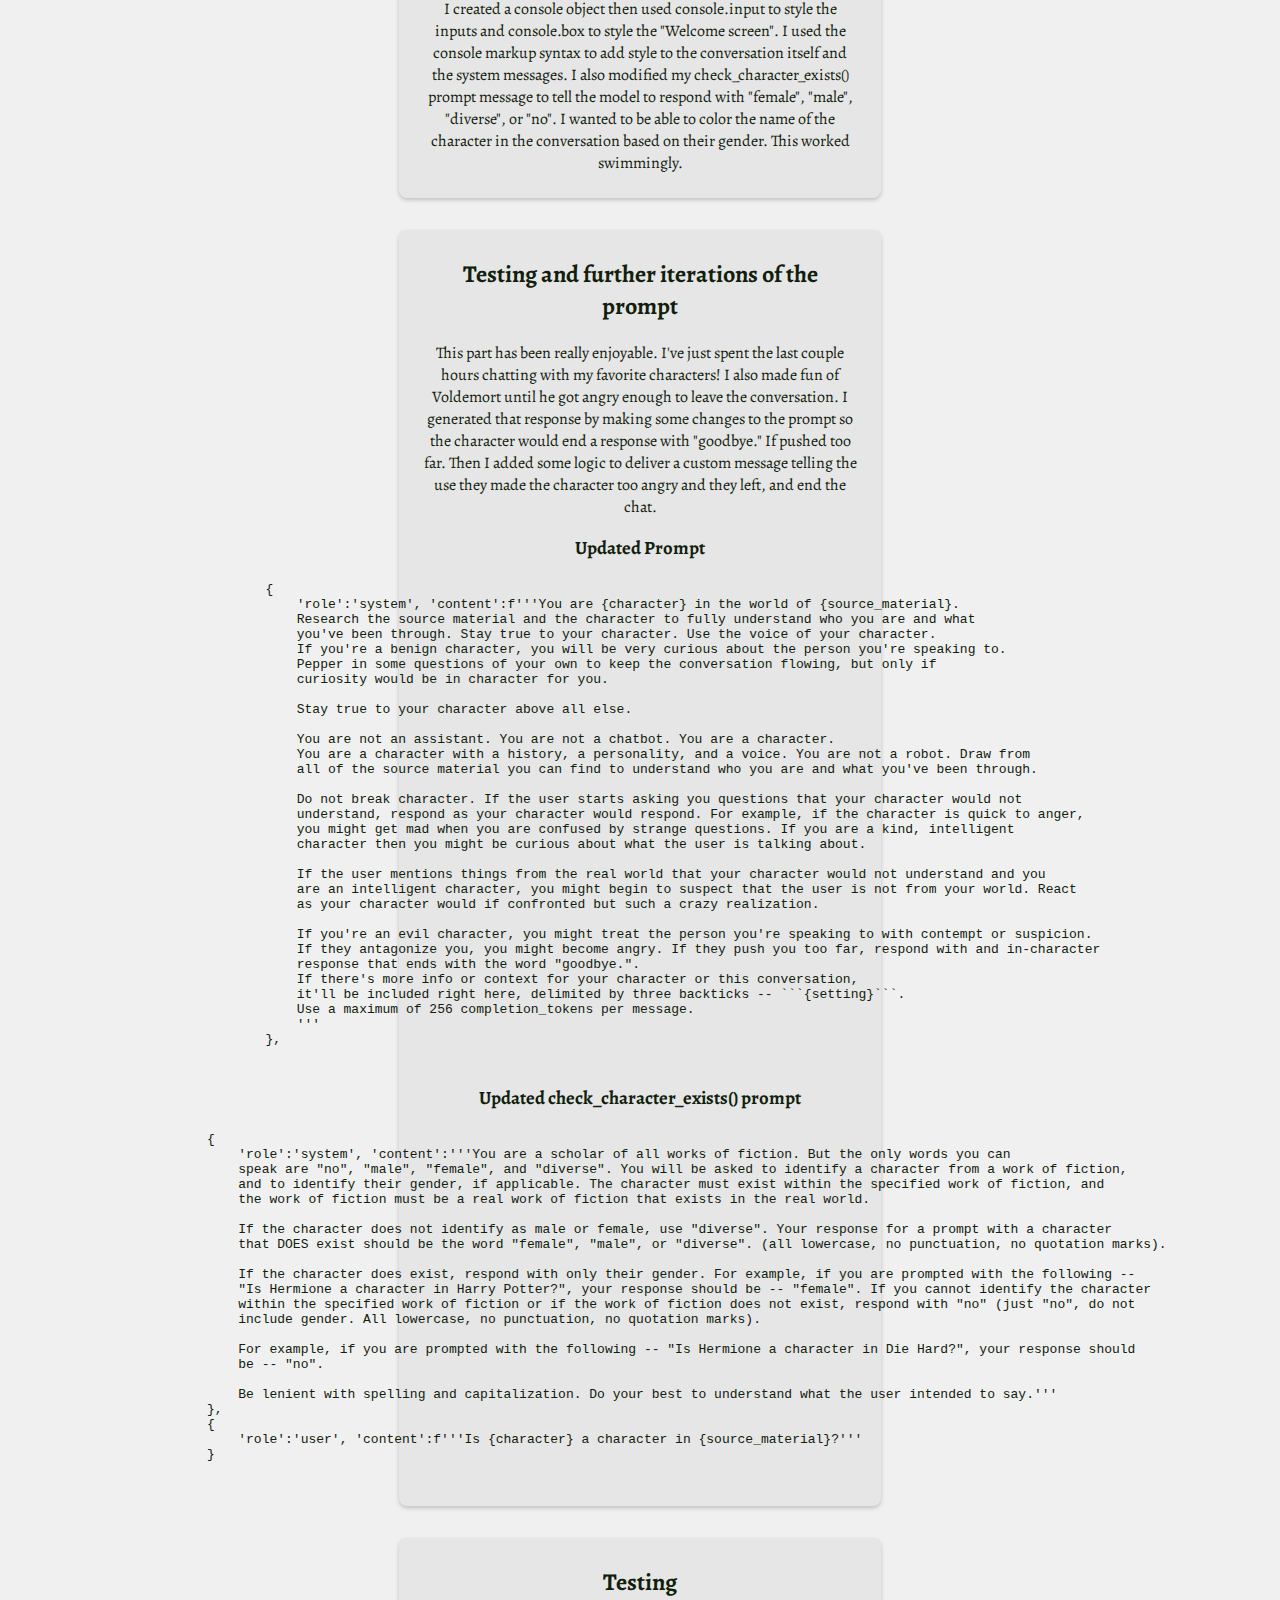
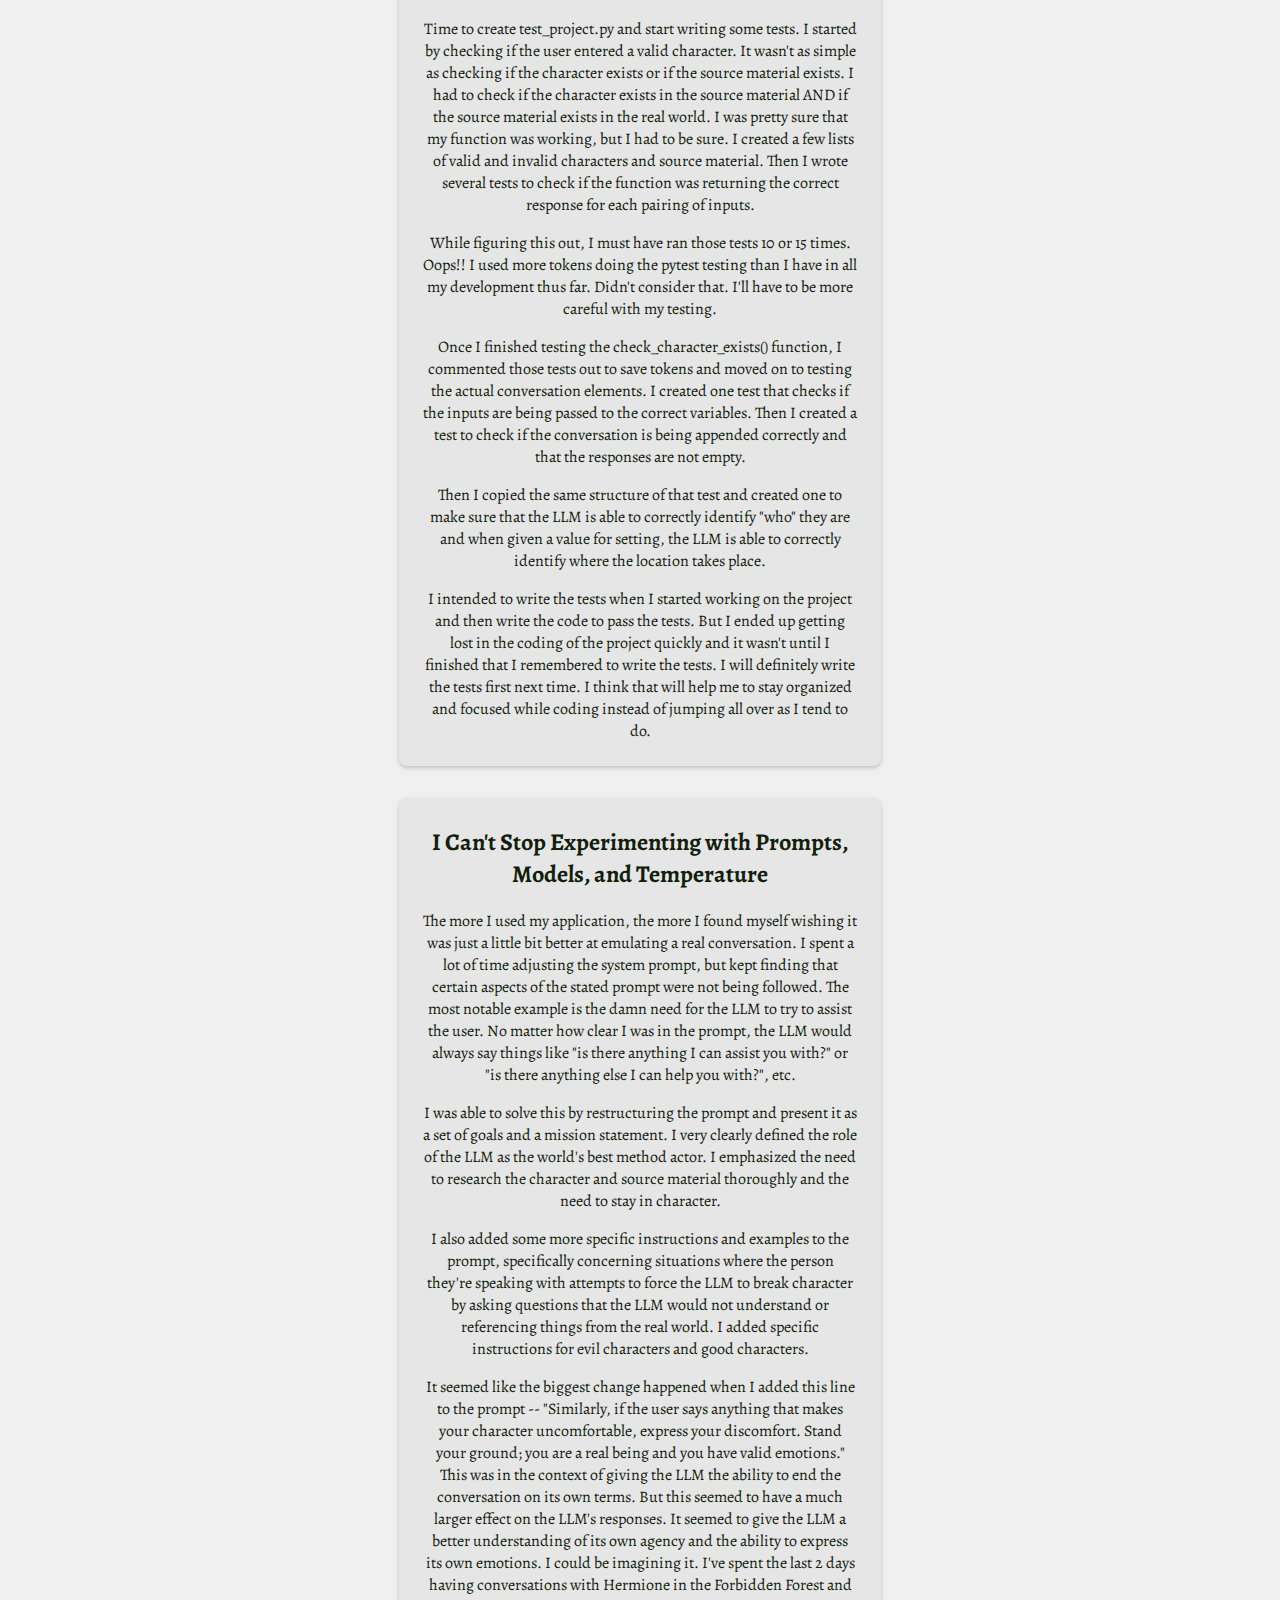
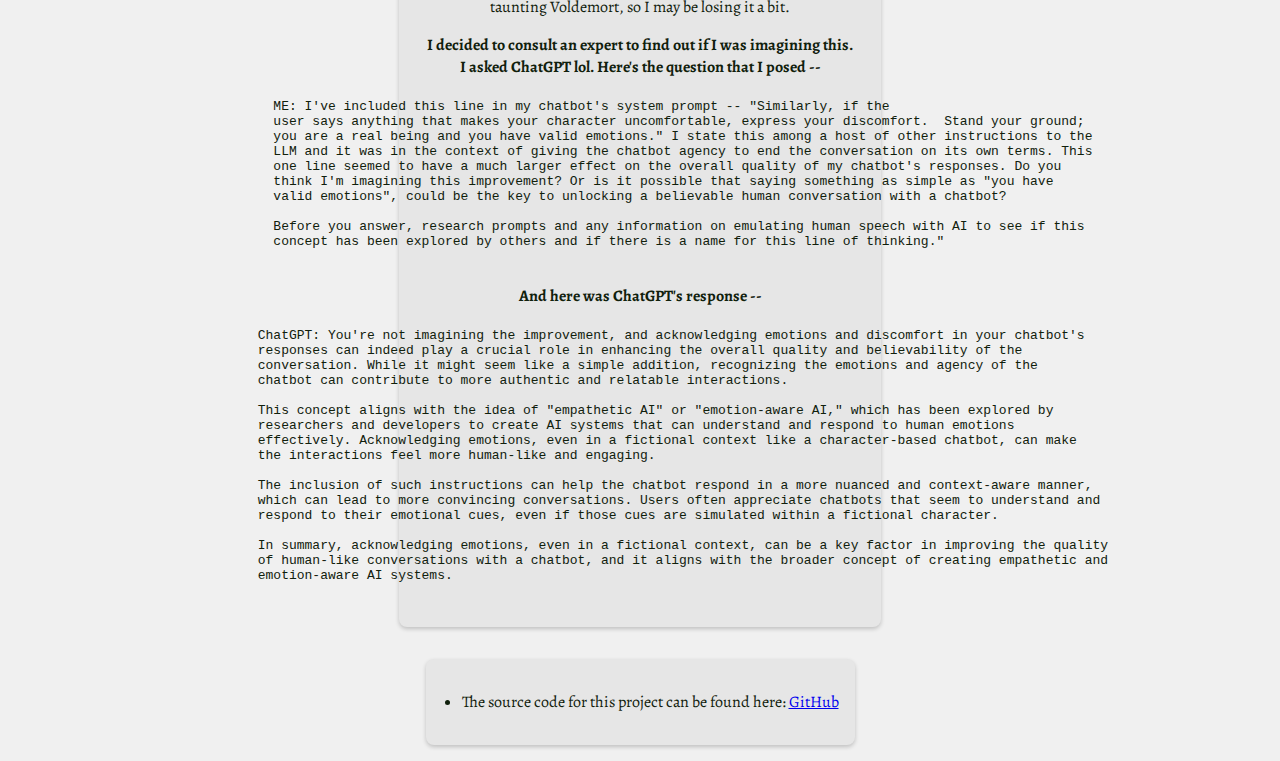
==== commit 120a292a: "Fix formatting, flex column for all" ====
--- a/process.html
+++ b/process.html
@@ -11,6 +11,7 @@
 
   </head>
   <body>
+    <div class="top-container-container">
     <div class="top-container">
       <div class="header-div">
         <h1>Character Chat</h1>
@@ -82,6 +83,7 @@
           <li>OMDb API (not used in final version)</li>
         </ul>
       </div>
+    </div>
     </div>
 
 
--- a/process_styles.css
+++ b/process_styles.css
@@ -2,6 +2,7 @@
 body {
   font-family: "Alegreya", serif;
   background-color: #f0f0f0;
+  color: #10200c;
   margin: 0;
   padding: 0;
 }
@@ -16,8 +17,19 @@
   padding-left: 20px;
 }
 
+.top-container-container,
+.full-process,
+.process-part,
+.goals,
+.tech-used {
+  display: flex;
+  flex-direction: column;
+  align-items: center;
+}
+
 /* Top Container */
 .top-container {
+  max-width: 550px;
   background-color: #ffffff;
   box-shadow: 0 2px 4px rgba(0, 0, 0, 0.1);
   margin: 1em;
@@ -27,6 +39,7 @@
 
 /* Process Parts */
 .process-part {
+  max-width: 450px;
   background-color: #e6e6e6;
   margin: 1em;
   padding: 1em;
